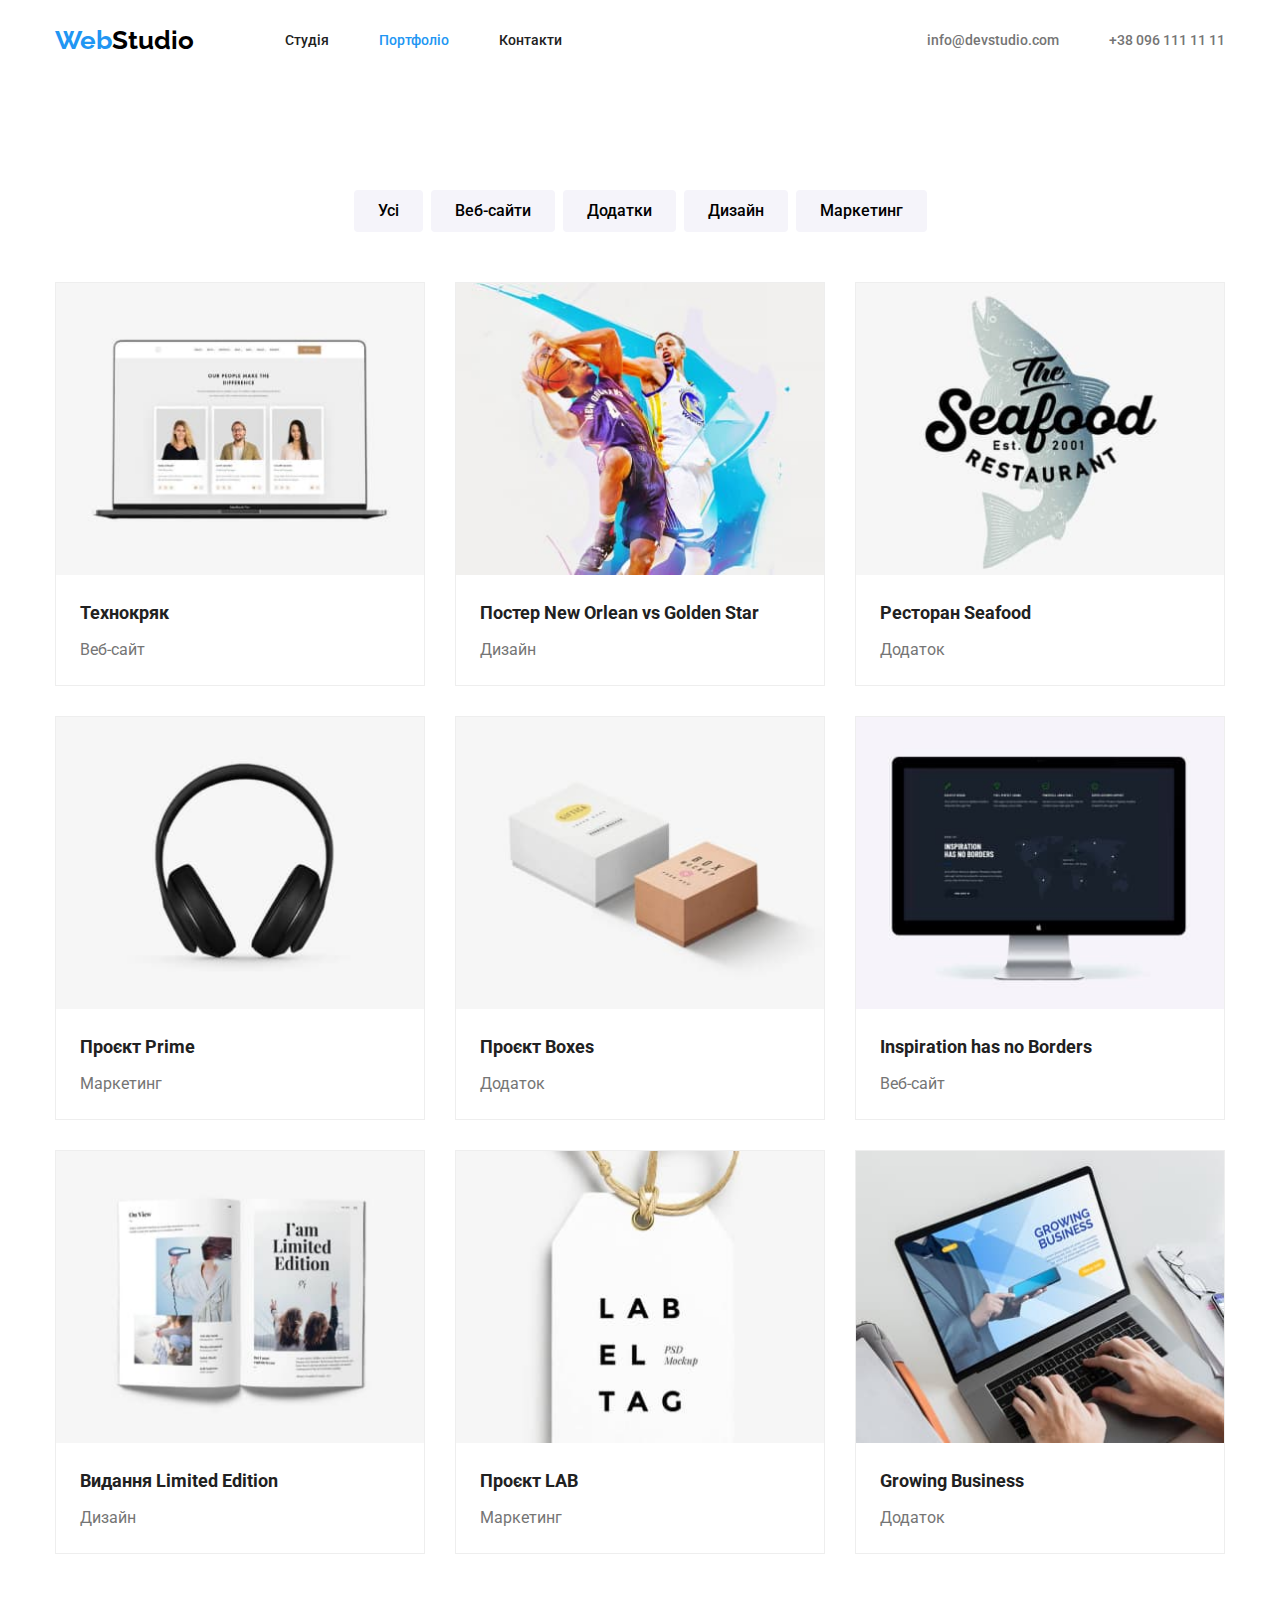
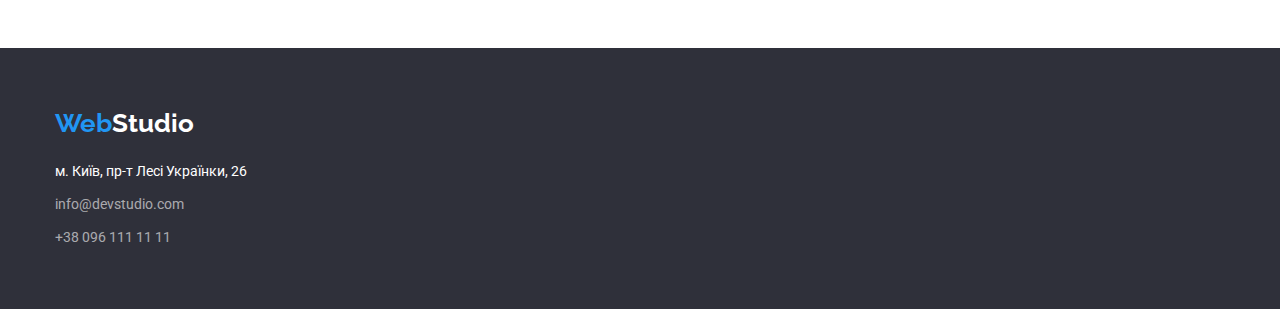
==== portfolio.html @ a76d5e2a "/" ====
<!DOCTYPE html>
<html lang="uk">
  <head>
    <meta charset="UTF-8" />
    <meta http-equiv="X-UA-Compatible" content="IE=edge" />
    <meta name="viewport" content="width=device-width, initial-scale=1.0" />
    <title>Портфоліо</title>
    <link rel="preconnect" href="https://fonts.googleapis.com" />
    <link rel="preconnect" href="https://fonts.gstatic.com" crossorigin />
    <link
      href="https://fonts.googleapis.com/css2?family=Raleway:wght@700&family=Roboto:wght@400;500;700;900&display=swap"
      rel="stylesheet"
    />
    <link
      rel="stylesheet"
      href="https://cdnjs.cloudflare.com/ajax/libs/modern-normalize/1.0.0/modern-normalize.min.css"
    />
    <link rel="stylesheet" href="./css/styles.css" />
  </head>
  <body>
    <header class="header-">
      <div class="header-container container">
        <nav class="nav">
          <a class="nav-main" href="./">Web<span class="text-studio">Studio</span></a>
          <ul class="nav-list ul-utility">
            <li class="item">
              <a href="./index.html" class="link">Студія</a>
            </li>
            <li class="item">
              <a href="./portfolio.html" class="active-link">Портфоліо</a>
            </li>
            <li class="item">
              <a href="#" class="link">Контакти</a>
            </li>
          </ul>
        </nav>
        <ul class="down ul-utility">
          <li class="item">
            <a href="mailto:info@devstudio.com" lang="en" class="header-contacts"
              >info@devstudio.com</a
            >
          </li>
          <li class="item">
            <a href="tel:+380961111111" class="header-contacts">+38 096 111 11 11</a>
          </li>
        </ul>
      </div>
    </header>
    <main class="main-studio">
      <section class="section">
        <div class="container">
          <h1 class="visually-hidden">Портфоліо</h1>
          <ul class="portfolio-buttons">
            <li class="item">
              <button type="button" class="portfolio-button">Усі</button>
            </li>

            <li class="item">
              <button type="button" class="portfolio-button">Веб-сайти</button>
            </li>

            <li class="item">
              <button type="button" class="portfolio-button">Додатки</button>
            </li>

            <li class="item">
              <button type="button" class="portfolio-button">Дизайн</button>
            </li>

            <li class="item">
              <button type="button" class="portfolio-button">Маркетинг</button>
            </li>
          </ul>
          <ul class="portfolio-table ul-utility">
            <li class="item">
              <div class="table-div">
                <a href="" class="portfolio-link">
                  <div class="card-thumb">
                    <img width="370" height="294" src="./images/img5.jpg" alt="Ноутбук" />
                  </div>
                  <div class="card-text">
                    <h2 class="portfolio-text h-utility">Технокряк</h2>
                    <p class="portfolio-p p-utility">Веб-сайт</p>
                  </div>
                </a>
              </div>
            </li>

            <li class="item">
              <div class="table-div">
                <a href="" class="portfolio-link">
                  <div class="card-thumb">
                    <img width="370" height="294" src="./images/img6.jpg" alt="Баскетбол" />
                  </div>
                  <div class="card-text">
                    <h2 class="portfolio-text h-utility">Постер New Orlean vs Golden Star</h2>
                    <p class="portfolio-p p-utility">Дизайн</p>
                  </div>
                </a>
              </div>
            </li>

            <li class="item">
              <div class="table-div">
                <a href="" class="portfolio-link">
                  <div class="card-thumb">
                    <img width="370" height="294" src="./images/img7.jpg" alt="Логотип ресторану" />
                  </div>
                  <div class="card-text">
                    <h2 class="portfolio-text h-utility">Ресторан Seafood</h2>
                    <p class="portfolio-p p-utility">Додаток</p>
                  </div>
                </a>
              </div>
            </li>

            <li class="item">
              <div class="table-div">
                <a href="" class="portfolio-link">
                  <div class="card-thumb">
                    <img width="370" height="294" src="./images/img8.jpg" alt="Навушники" />
                  </div>
                  <div class="card-text">
                    <h2 class="portfolio-text h-utility">Проєкт Prime</h2>
                    <p class="portfolio-p p-utility">Маркетинг</p>
                  </div>
                </a>
              </div>
            </li>

            <li class="item">
              <div class="table-div">
                <a href="" class="portfolio-link">
                  <div class="card-thumb">
                    <img width="370" height="294" src="./images/img9.jpg" alt="Бокси" />
                  </div>
                  <div class="card-text">
                    <h2 class="portfolio-text h-utility">Проєкт Boxes</h2>
                    <p class="portfolio-p p-utility">Додаток</p>
                  </div>
                </a>
              </div>
            </li>

            <li class="item">
              <div class="table-div">
                <a href="" class="portfolio-link">
                  <div class="card-thumb">
                    <img width="370" height="294" src="./images/img10.jpg" alt="Монітор" />
                  </div>
                  <div class="card-text">
                    <h2 class="portfolio-text h-utility">Inspiration has no Borders</h2>
                    <p class="portfolio-p p-utility">Веб-сайт</p>
                  </div>
                </a>
              </div>
            </li>

            <li class="item">
              <div class="table-div">
                <a href="" class="portfolio-link">
                  <div class="card-thumb">
                    <img width="370" height="294" src="./images/img11.jpg" alt="Журнал" />
                  </div>
                  <div class="card-text">
                    <h2 class="portfolio-text h-utility">Видання Limited Edition</h2>
                    <p class="portfolio-p p-utility">Дизайн</p>
                  </div>
                </a>
              </div>
            </li>

            <li class="item">
              <div class="table-div">
                <a href="" class="portfolio-link">
                  <div class="card-thumb">
                    <img width="370" height="294" src="./images/img12.jpg" alt="Бірка" />
                  </div>
                  <div class="card-text">
                    <h2 class="portfolio-text h-utility">Проєкт LAB</h2>
                    <p class="portfolio-p p-utility">Маркетинг</p>
                  </div>
                </a>
              </div>
            </li>

            <li class="item">
              <div class="table-div">
                <a href="" class="portfolio-link">
                  <div class="card-thumb">
                    <img width="370" height="294" src="./images/img13.jpg" alt="Ноутбук" />
                  </div>
                  <div class="card-text">
                    <h2 class="portfolio-text h-utility">Growing Business</h2>
                    <p class="portfolio-p p-utility">Додаток</p>
                  </div>
                </a>
              </div>
            </li>
          </ul>
        </div>
      </section>
    </main>
    <footer class="foot">
      <div class="container">
        <a class="nav-main" href="./">Web<span class="foot-studio">Studio</span></a>
        <address class="address">
          <ul class="ul-utility">
            <li class="item">
              <a
                href="https://goo.gl/maps/CPtrU1FHBa2aNyZL9"
                target="_blank"
                rel="noopener noreferrer nofollow"
                class="footer-adress"
              >
                м. Київ, пр-т Лесі Українки, 26
              </a>
            </li>
            <li class="item">
              <a href="mailto:info@devstudio.com" lang="en" class="footer-contacts"
                >info@devstudio.com
              </a>
            </li>
            <li class="item">
              <a href="tel:+380961111111" class="footer-contacts">+38 096 111 11 11</a>
            </li>
          </ul>
        </address>
      </div>
    </footer>
  </body>
</html>
---- css/styles.css ----
:root{
    --domain-text-color: #212121;
    --hoover-color: #2196F3;
    --button-hover: #188CE8;
    --p-color: #757575;
    --default-color: #FFFFFF;
    --button-bgc: #F5F4FA;
    --black: #000000;
    --background-big: #2F303A;
    --sgv-icon-color: #AFB1B8;
    --card-set-gap: 30px;
    --card-text-lrpad: 24px;
    --card-text-btpad: 20px;
}

/* Утіліти */

.ul-utility{
    margin-top: 0;
    margin-bottom: 0;
}

.h-utility{
    margin-top: 0;
    margin-bottom: 0;
}

.p-utility{
    margin-top: 0;
    margin-bottom: 0;
}

.img-utility{
    display: block;
}

.visually-hidden {
    position: absolute;
    white-space: nowrap;
    width: 1px;
    height: 1px;
    overflow: hidden;
    border: 0;
    padding: 0;
    clip: rect(0 0 0 0);
    clip-path: inset(50%);
    margin: -1px;
}

html {
    box-sizing: border-box;
}

*,
*::before *::after {
    box-sizing: inherit;
}



button{
    font-family: inherit;
    cursor: pointer;
}

/* Body */
body{
    font-family: Roboto, sans-serif;
    color: var(--domain-text-color);
}

li{
    list-style-type: none;
}

ul{
    margin-left: 0;
    padding-left: 0;
}

img{
    display: block;
    max-width: 100%;
    height: auto;
}

.container{
    width: 1200px;
    padding: 0 15px;
    margin-left: auto;
    margin-right: auto;
    padding-left: 15px;
    padding-right: 15px;
}

.section{
    padding-top: 94px;
    padding-bottom: 94px;
}

.header-{
    border: 4px var(--p-color);
}

.header-container{
    display: flex;
}

/* Navigation  */
.nav{
    display: flex;
    text-align: center;
    margin-right: 0;
    height: 80px;
    align-items: center;
}

.nav-main{
    font-family: Raleway, sans-serif;
    font-weight: 700;
    font-size: 26px;
    line-height: calc(31/26);
    color: var(--hoover-color);
    text-decoration: none;
    margin-right: 91px;
    margin-left: auto;
    align-items: center;
}

.text-studio{
    color: var(--black);
}

.foot-studio{
    color: var(--default-color);
}

.nav-list{
    display: flex;
    align-items: center;
}

.nav-list .item{
    margin-left: 50px;
}

.nav-list .item:first-child{
    margin-left: 0;
}

.nav .link{
    text-decoration: none;
    font-weight: 500;
    font-size: 14px;
    line-height: calc(16/14);
    color: var(--domain-text-color);
}

.active-link{
    color: var(--hoover-color);
    text-decoration: none;
    font-weight: 500;
    font-size: 14px;
    line-height: calc(16/14);
}

.nav .link:hover,
.nav .link:focus{
    color: var(--hoover-color);
}

.down{
    display: flex;
    margin-left: auto;
    align-items: center;    
}

.down .item:not(:first-child){
    margin-left: 50px;
}

.header-contacts{
    font-weight: 500;
    font-size: 14px;
    line-height: calc(16/14);
    color: var(--p-color);
    text-decoration: none;
}

.header-contacts:hover,
.header-contacts:focus{
    color: var(--hoover-color);
}

.solution-sec {
    background-color: var(--background-big);
    align-items: center;
    padding-top: 200px;
    padding-bottom: 200px;
    margin: 0 auto;

    background-image: linear-gradient(
        to right, 
        rgba(47, 48, 58, 0.4), 
        rgba(47, 48, 58, 0.4)
        ), url('../images/img14.jpg');
    background-size: cover;
    background-repeat: no-repeat;
}

.main-text{
    font-weight: 900;
    font-size: 44px;
    line-height: calc(60/40);
    color: var(--default-color);
    text-transform: uppercase;
    width: 696px;
    height: 120px;
    margin-right: auto;
    margin-left: auto;
    text-align: center;
    margin-bottom: 30px;
    margin-top: 0;
}

.button-order{
    display: block;
    font-weight: 700;
    font-size: 16px;
    line-height: calc(30/16);
    color: var(--default-color);
    background-color: var(--hoover-color);
    box-shadow: 0px 4px 4px rgba(0, 0, 0, 0.15);
    border-radius: 4px;
    border-color: transparent;
    text-align: center;
    margin-right: auto;
    margin-left: auto;
    padding-left: 32px;
    padding-right: 32px;
    padding-top: 10px;
    padding-bottom: 10px;
}

.button-order:hover,
.button-order:focus{
    background-color: var(--button-hover);
}

.features-section{
    
}

.features-ul{
    display: flex;
    margin-right: auto;
    margin-left: auto;
}

.features-ul .item::before{
    content: '';
    display: block;
    background-color: var(--button-bgc);
    width: 270px;
    height: 120px;
    margin-bottom: 30px;
}

.icon::before{
    background-repeat: no-repeat;
    background-position: center;
}

.plate::before{
    background-image: url('../images/plate.svg');
}

.clock::before{
    background-image: url('../images/clock.svg');
}

.computer::before{
    background-image: url('../images/computer.svg');
}

.space::before{
    background-image: url('../images/space.svg');
}

.features-ul .item{
    width: 270px;
}

.features-ul .item:not(:nth-child(4n)){
    margin-right: 30px;
}

.features-h{
    font-weight: 700;
    font-size: 14px;
    line-height: calc(16/14);
    text-transform: uppercase;
    margin-bottom: 10px;
}

.features-p {
    font-size: 14px;
    line-height: calc(21/14);
    color: var(--p-color);
}

.speciality-sec{
    padding-top: 0;
}

.speciality{
    font-weight: 700;
    font-size: 36px;
    line-height: calc(42/36);
    text-align: center;
    margin-right: auto;
    margin-left: auto;
    margin-bottom: 50px;
}

.speciality-ul{
    display: flex;
}


.speciality-ul .item:not(:nth-child(3n)){
    margin-right: 30px;
}

.team-sec {
    background-color: var(--button-bgc);
}

.team-text{
    font-size: 36px;
    line-height: calc(42/36);
    text-align: center;
    margin-bottom: 50px;
}

.team-ul{
    display: flex;
}


.team-ul > .item:not(:nth-child(4n)){
    margin-right: 30px;
}

.studio-div{
    box-shadow: 0px 1px 3px rgba(0, 0, 0, 0.12), 0px 1px 1px rgba(0, 0, 0, 0.14), 0px 2px 1px rgba(0, 0, 0, 0.2);
    border-radius: 0px 0px 4px 4px;
    background-color: #fff;
    padding-top: 30px;
    padding-bottom: 30px;
}

.team-names{
    font-weight: 500;
    font-size: 16px;
    line-height: calc(19/16);
    margin-bottom: 10px;
    text-align: center;
}

.team-job{
    font-size: 16px;
    line-height: calc(19/16);
    color: var(--p-color);
    font-weight: 400;
    text-align: center;
}

.svg-div{
}

.svg-ul{
    display: flex;
    justify-content: center;
}

.svg-ul .item{
    height: 44px;
    width: 44px;
}

.svg-link{
    display: block;
    border-radius: 50%;
}

.svg-icon{
    fill: var(--sgv-icon-color);
}

.clients-sec{

}

.clients-text{
    width: 297px;
    height: 42px;
    font-size: 36px;
    line-height: calc(42/36);
    margin-right: auto;
    margin-left: auto;
}

.clients-ul{
    display: flex;
}

.clients-ul .item{
    width: calc((100% - 150px ) / 6 );
}

.clients-ul .item:not(:last-child){
    margin-right: 30px;
}

.companies-div{

}

.clients-link{

}

.clients-svg{

}

/* Portfolio */
.portfolio-buttons{
    display: flex;
    margin-bottom: 50px;
    justify-content: center;
}

.portfolio-button{
    font-weight: 500;
    font-size: 16px;
    line-height: calc(26/16);
    font-family: inherit;
    text-align: center;
    background-color: var(--button-bgc);
    border-radius: 4px;
    border-color: transparent;
    padding-top: 6px;
    padding-bottom: 6px;
    padding-right: 22px;
    padding-left: 22px;
}

.portfolio-buttons .item:not(:last-child){
    margin-right: 8px;
}

.portfolio-button:hover,
.portfolio-button:focus{
    background-color: var(--hoover-color);
    color: var(--default-color);
    box-shadow: 0px 3px 1px rgba(0, 0, 0, 0.1), 0px 1px 2px rgba(0, 0, 0, 0.08), 0px 2px 2px rgba(0, 0, 0, 0.12);
}

.portfolio-table{
    display: flex;
    flex-wrap: wrap;
    margin-right: calc(-1 * var(--card-set-gap));
    margin-bottom: calc(-1 * var(--card-set-gap));
}


.portfolio-table .item{
    flex-basis: calc(100% / 3 - var(--card-set-gap));
    margin-right: var(--card-set-gap);
    margin-bottom: var(--card-set-gap);
}


.table-div{
    width: 370px;
    height: 404px;
    border: 1px solid #EEEEEE;
    overflow: hidden;
}

.table-img{
    margin-bottom: 20px;
}



.portfolio-link{
    text-decoration: none;
    color: var(--domain-text-color);
    display: inline-block;
}

.card-thumb{

}

.card-text{
    padding-left: var(--card-text-lrpad);
    padding-right: var(--card-text-lrpad);
    padding-bottom: var(--card-text-btpad);
    padding-top: var(--card-text-btpad);
}

.portfolio-text{
    font-weight: 700;
    font-size: 18px;
    line-height: calc(36/18);
    margin-bottom: 4px;
}

.portfolio-p{
    font-size: 16px;
    line-height: calc(30/16);
    color: var(--p-color);
}


/* FOOTER */

.footer-adress{
    font-size: 14px;
    line-height: calc(24/14);
    color: var(--default-color);
    text-decoration: none;
}

.footer-adress:hover,
.footer-adress:focus{
    color: var(--hoover-color);
}

.footer-contacts{
    font-size: 14px;
    line-height: calc(24/14);
    color: rgba(255, 255, 255, 0.6);
    text-decoration: none;
}

.footer-contacts:hover,
.fooret-contacts:focus{
    color: var(--hoover-color);
}



.foot{
    padding-top: 60px;
    padding-bottom: 60px;
    background-color: var(--background-big);
}

.foot .nav-main{
    margin-right: 0;
}

.address{
    font-style: normal;
    margin-top: 20px;
}

.address .item:not(:last-child){
    margin-bottom: 9px;
}
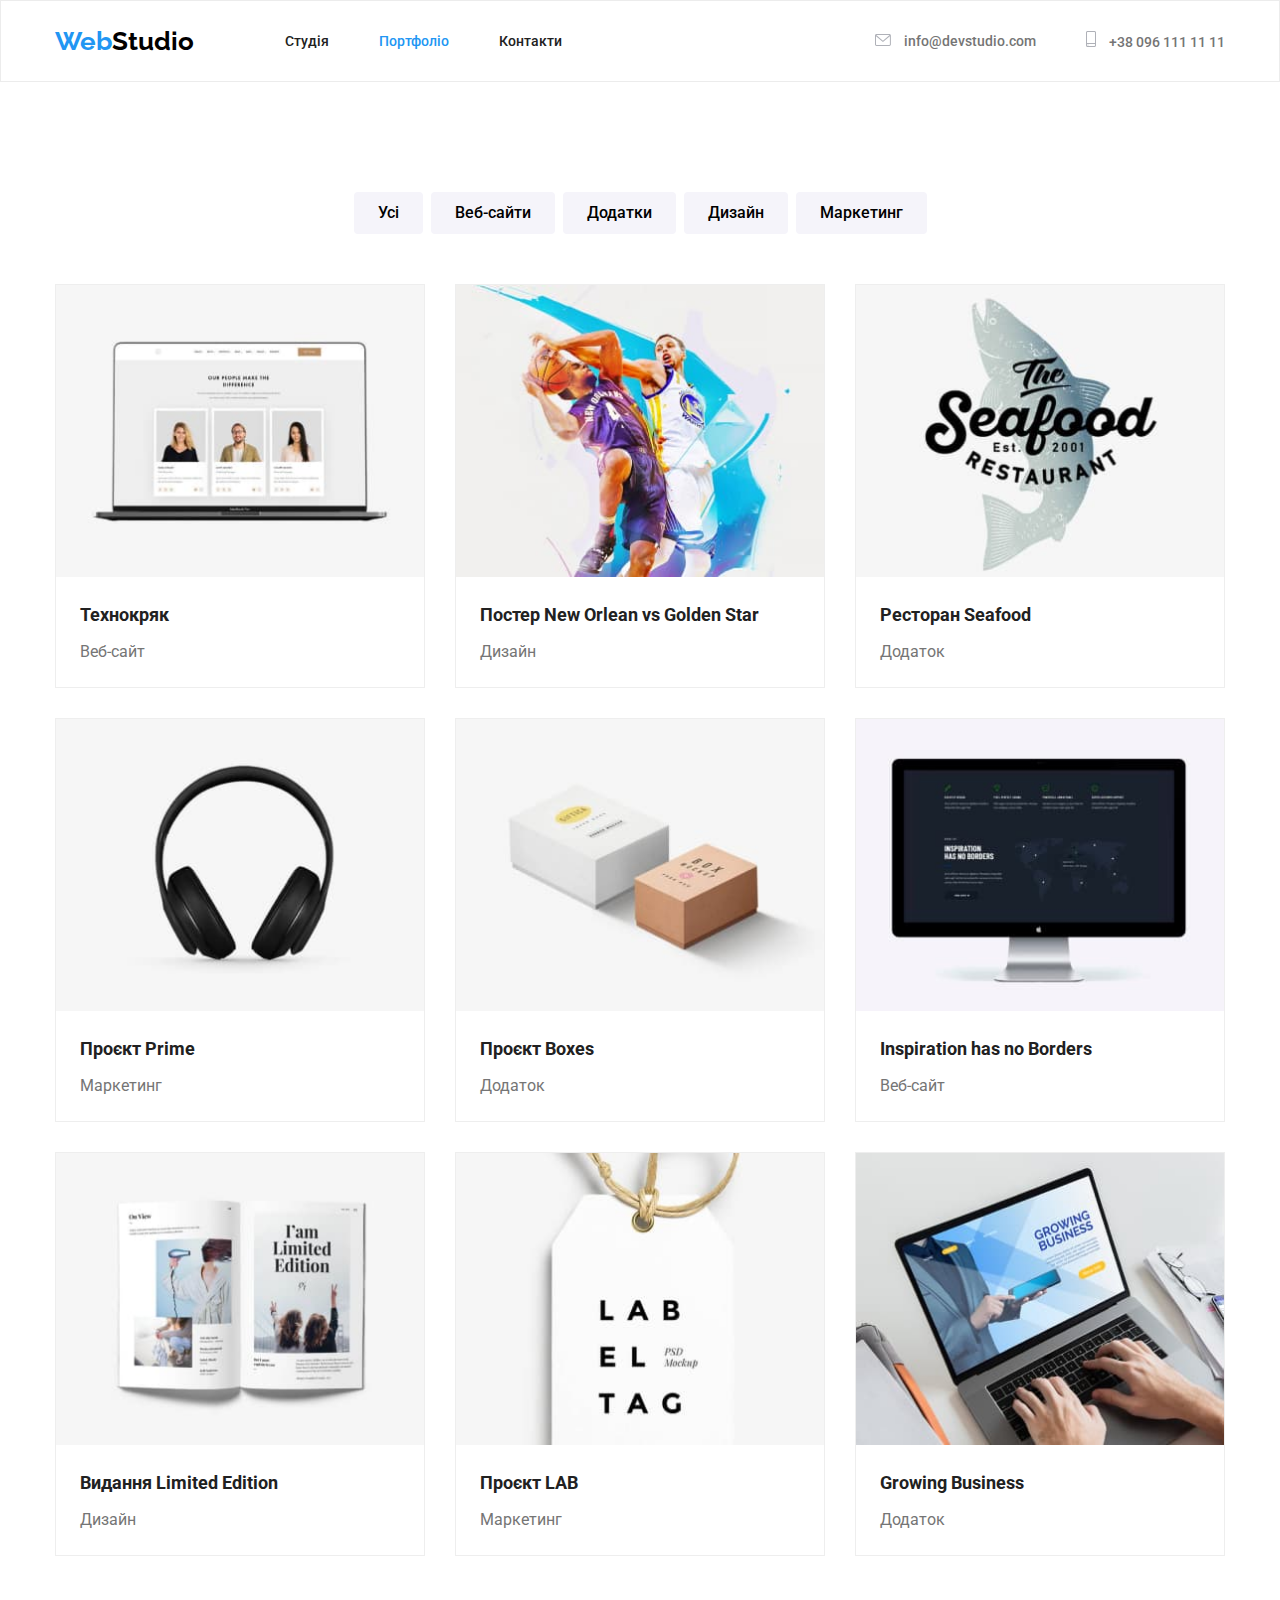
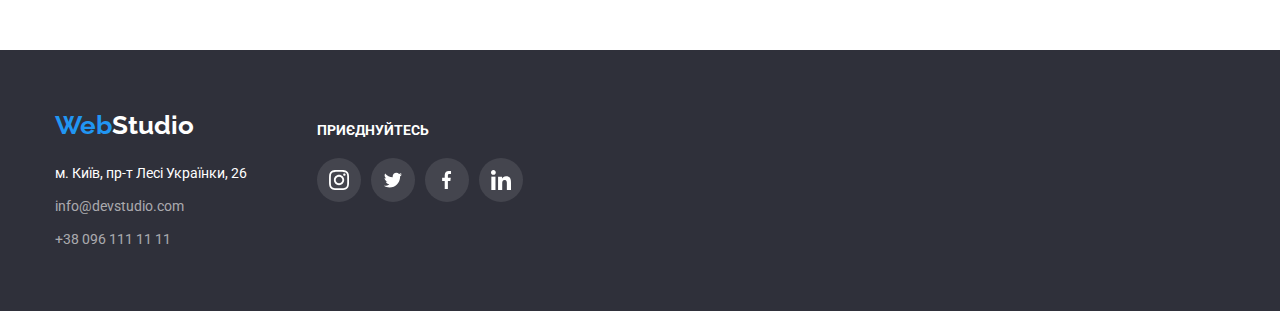
==== commit 8b91b799: "/" ====
--- a/portfolio.html
+++ b/portfolio.html
@@ -36,12 +36,20 @@
         </nav>
         <ul class="down ul-utility">
           <li class="item">
-            <a href="mailto:info@devstudio.com" lang="en" class="header-contacts"
-              >info@devstudio.com</a
-            >
+            <a href="mailto:info@devstudio.com" lang="en" class="header-contacts">
+              <svg width="16" height="12" class="icon-convert">
+                <use href="./images/sprite.svg#icon-convert"></use>
+              </svg>
+              info@devstudio.com
+            </a>
           </li>
           <li class="item">
-            <a href="tel:+380961111111" class="header-contacts">+38 096 111 11 11</a>
+            <a href="tel:+380961111111" class="header-contacts">
+              <svg width="10" height="16" class="icon-convert">
+                <use href="./images/sprite.svg#icon-smartphone"></use>
+              </svg>
+              +38 096 111 11 11</a
+            >
           </li>
         </ul>
       </div>
@@ -202,30 +210,65 @@
       </section>
     </main>
     <footer class="foot">
-      <div class="container">
-        <a class="nav-main" href="./">Web<span class="foot-studio">Studio</span></a>
-        <address class="address">
-          <ul class="ul-utility">
-            <li class="item">
-              <a
-                href="https://goo.gl/maps/CPtrU1FHBa2aNyZL9"
-                target="_blank"
-                rel="noopener noreferrer nofollow"
-                class="footer-adress"
-              >
-                м. Київ, пр-т Лесі Українки, 26
-              </a>
-            </li>
-            <li class="item">
-              <a href="mailto:info@devstudio.com" lang="en" class="footer-contacts"
-                >info@devstudio.com
-              </a>
-            </li>
-            <li class="item">
-              <a href="tel:+380961111111" class="footer-contacts">+38 096 111 11 11</a>
-            </li>
-          </ul>
-        </address>
+      <div class="foot-div container">
+        <div class="first-part">
+          <a class="nav-main" href="./">Web<span class="foot-studio">Studio</span></a>
+          <address class="address">
+            <ul class="ul-utility">
+              <li class="item">
+                <a
+                  href="https://goo.gl/maps/CPtrU1FHBa2aNyZL9"
+                  target="_blank"
+                  rel="noopener noreferrer nofollow"
+                  class="footer-adress"
+                >
+                  м. Київ, пр-т Лесі Українки, 26
+                </a>
+              </li>
+              <li class="item">
+                <a href="mailto:info@devstudio.com" lang="en" class="footer-contacts"
+                  >info@devstudio.com
+                </a>
+              </li>
+              <li class="item">
+                <a href="tel:+380961111111" class="footer-contacts">+38 096 111 11 11</a>
+              </li>
+            </ul>
+          </address>
+        </div>
+        <div class="join-div">
+          <p class="join p-utility">Приєднуйтесь</p>
+          <ul class="foot-svg ul-utility">
+            <li class="item">
+              <a class="foot-svg-link" href="#">
+                <svg width="20px" height="20px" class="foot-svg-icon">
+                  <use href="./images/sprite.svg#icon-instagram"></use>
+                </svg>
+              </a>
+            </li>
+            <li class="item">
+              <a class="foot-svg-link" href="#">
+                <svg width="20px" height="16.25px" class="foot-svg-icon">
+                  <use href="./images/sprite.svg#icon-twitter"></use>
+                </svg>
+              </a>
+            </li>
+            <li class="item">
+              <a class="foot-svg-link" href="#">
+                <svg width="10px" height="20px" class="foot-svg-icon">
+                  <use href="./images/sprite.svg#icon-facebook"></use>
+                </svg>
+              </a>
+            </li>
+            <li class="item">
+              <a class="foot-svg-link" href="#">
+                <svg width="20px" height="20px" class="foot-svg-icon">
+                  <use href="./images/sprite.svg#icon-linkedin"></use>
+                </svg>
+              </a>
+            </li>
+          </ul>
+        </div>
       </div>
     </footer>
   </body>
--- a/css/styles.css
+++ b/css/styles.css
@@ -8,9 +8,11 @@
     --black: #000000;
     --background-big: #2F303A;
     --sgv-icon-color: #AFB1B8;
+    --border-color: #ECECEC;
     --card-set-gap: 30px;
     --card-text-lrpad: 24px;
     --card-text-btpad: 20px;
+    --foot-svg-background: rgba(255, 255, 255, 0.1);
 }
 
 /* Утіліти */
@@ -99,7 +101,7 @@
 }
 
 .header-{
-    border: 4px var(--p-color);
+    border: 1px solid var(--border-color);
 }
 
 .header-container{
@@ -185,11 +187,23 @@
     line-height: calc(16/14);
     color: var(--p-color);
     text-decoration: none;
+    fill: var(--sgv-icon-color);
 }
 
 .header-contacts:hover,
 .header-contacts:focus{
     color: var(--hoover-color);
+    fill: var(--hoover-color);
+}
+
+.icon-convert{
+    display: inline-block;
+    margin-right: 10px;
+}
+
+.icon-smartphone{
+    display: inline-block;
+    margin-right: 10px;
 }
 
 .solution-sec {
@@ -374,10 +388,9 @@
     color: var(--p-color);
     font-weight: 400;
     text-align: center;
-}
-
-.svg-div{
-}
+    margin-bottom: 16px;
+}
+
 
 .svg-ul{
     display: flex;
@@ -389,13 +402,26 @@
     width: 44px;
 }
 
+.svg-ul .item:not(:last-child){
+    margin-right: 10px;
+}
+
 .svg-link{
-    display: block;
+    display: flex;
     border-radius: 50%;
-}
-
-.svg-icon{
+    height: 44px;
+    width: 44px;
+    align-items: center;
+    justify-content: center;
+}
+
+.svg-link{
     fill: var(--sgv-icon-color);
+}
+
+.svg-link:hover, .svg-link:focus{
+    background-color: var(--hoover-color);
+    fill: var(--default-color);
 }
 
 .clients-sec{
@@ -409,6 +435,7 @@
     line-height: calc(42/36);
     margin-right: auto;
     margin-left: auto;
+    margin-bottom: 50px;
 }
 
 .clients-ul{
@@ -424,11 +451,22 @@
 }
 
 .companies-div{
-
+    height: 92px;
 }
 
 .clients-link{
-
+    display: flex;
+    justify-content: center;
+    align-items: center;
+    height: 92px;
+    fill: var(--sgv-icon-color);
+    border: 1px solid var(--sgv-icon-color);
+    border-radius: 4px;
+}
+
+.clients-link:hover, .clients-link:focus{
+    border-color: var(--hoover-color);
+    fill: var(--hoover-color);
 }
 
 .clients-svg{
@@ -561,6 +599,11 @@
     background-color: var(--background-big);
 }
 
+.foot-div{
+    display: flex;
+}
+
+
 .foot .nav-main{
     margin-right: 0;
 }
@@ -572,4 +615,46 @@
 
 .address .item:not(:last-child){
     margin-bottom: 9px;
+}
+
+.join-div{
+    padding-top: 12px;
+    margin-left: 70px;
+}
+
+.join{
+    font-weight: 700;
+    font-size: 14px;
+    line-height: calc(16/14);
+    text-transform: uppercase;
+    color: var(--default-color);
+    margin-bottom: 20px;
+}
+
+.foot-svg{
+    display: flex;
+    justify-content: center;
+}
+
+.foot-svg .item:not(:last-child){
+    margin-right: 10px;
+}
+
+.foot-svg-link{
+    justify-content: center;
+    align-items: center;
+    display: flex;
+    border-radius: 50%;
+    height: 44px;
+    width: 44px;
+    background-color: var(--foot-svg-background);
+}
+
+.foot-svg-link:hover,
+.foot-svg-link:focus{
+    background-color: var(--hoover-color);
+}
+
+.foot-svg-icon{
+    fill: var(--default-color);
 }